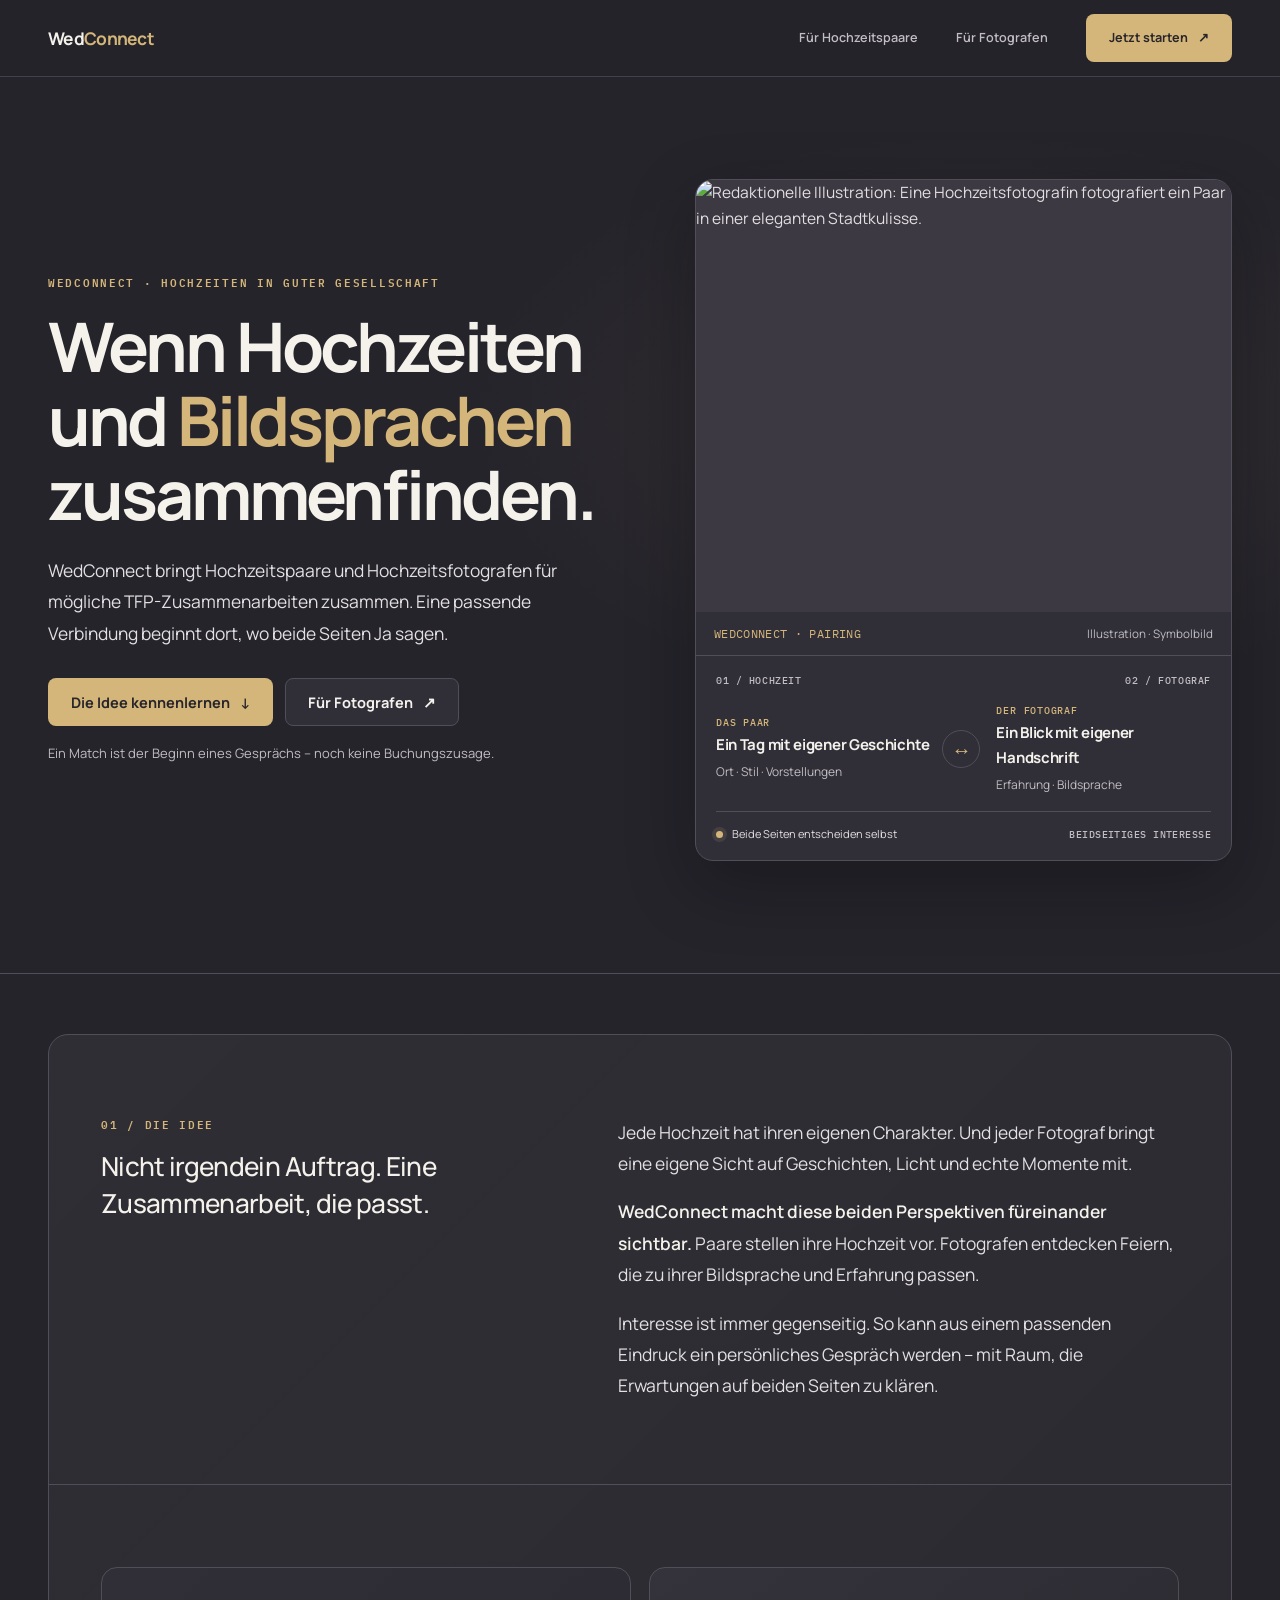
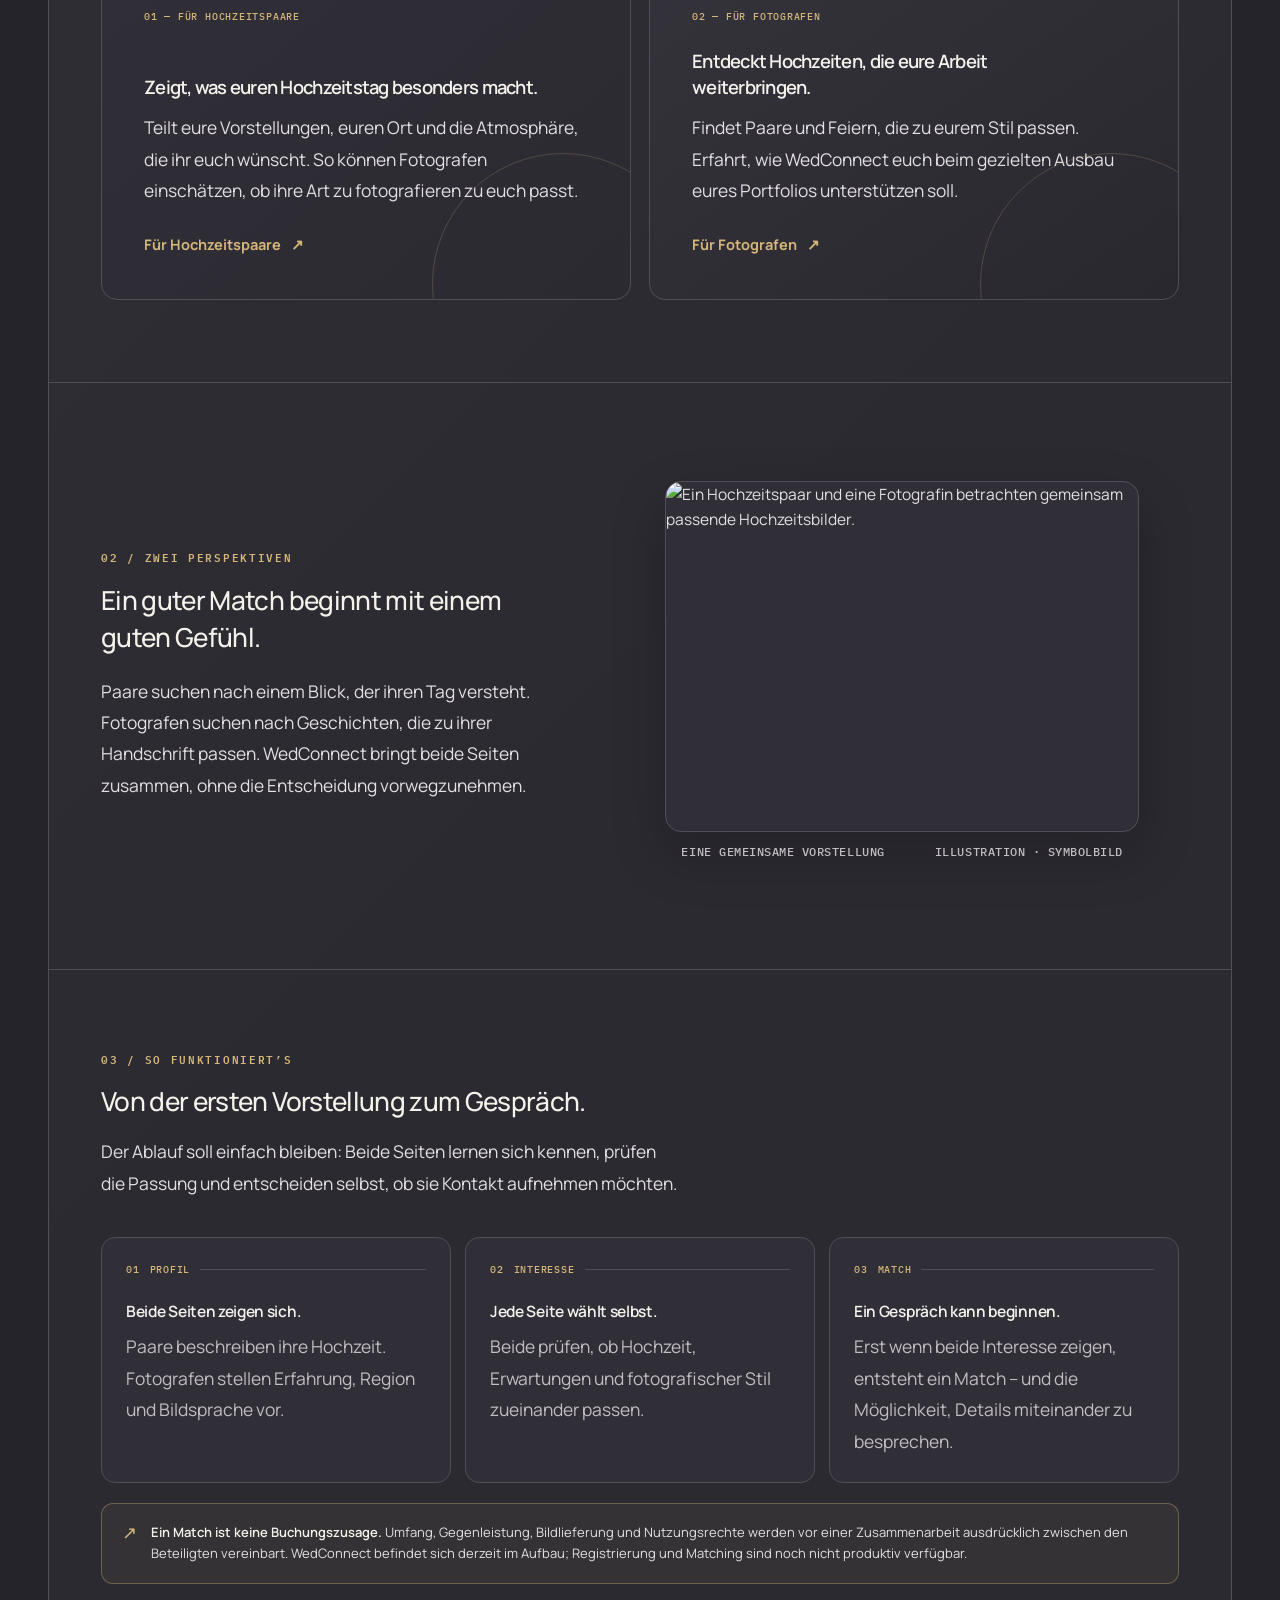
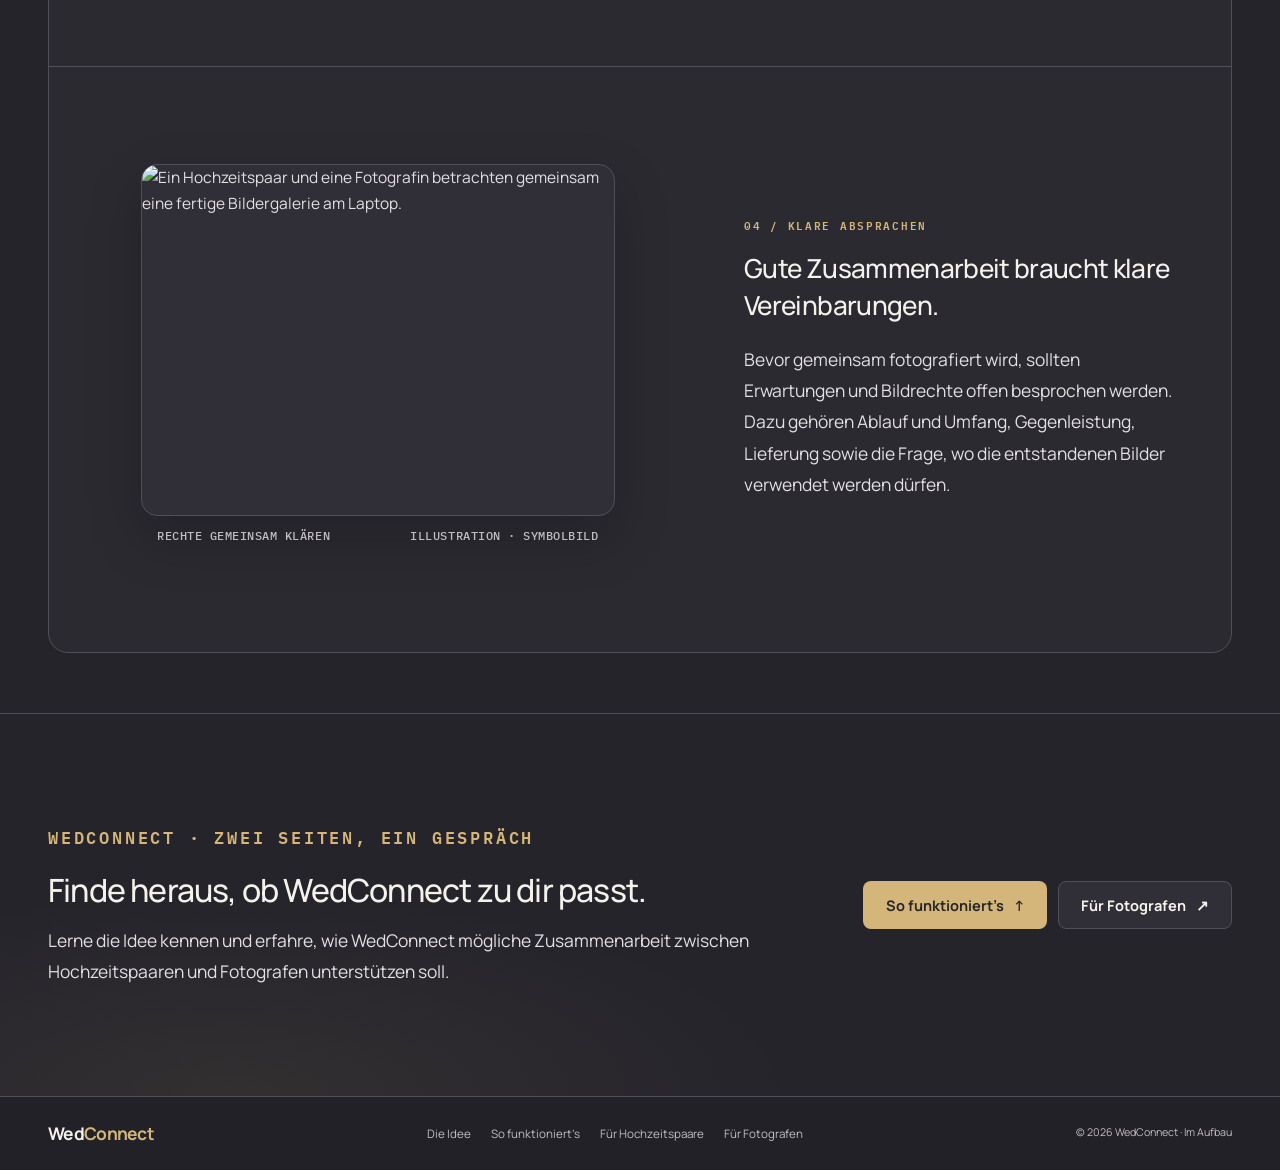
==== index.html @ a33fe848 "Bust cache for Google OAuth callback" ====
<!doctype html>
<html lang="de">
<head>
  <meta charset="utf-8">
  <meta name="viewport" content="width=device-width, initial-scale=1">
  <meta name="theme-color" content="#25242b">
  <meta name="description" content="WedConnect bringt Hochzeitspaare und Hochzeitsfotografen für mögliche TFP-Zusammenarbeiten zusammen. Ein Match entsteht nur bei beidseitigem Interesse.">
  <meta property="og:title" content="WedConnect — Wenn Hochzeiten und Bildsprachen zusammenfinden">
  <meta property="og:description" content="Ein Match für eine mögliche Zusammenarbeit entsteht nur, wenn beide Seiten Interesse zeigen.">
  <meta property="og:type" content="website">
  <title>WedConnect — Wenn Hochzeiten und Bildsprachen zusammenfinden</title>
  <link rel="preconnect" href="https://fonts.googleapis.com">
  <link rel="preconnect" href="https://fonts.gstatic.com" crossorigin>
  <link href="https://fonts.googleapis.com/css2?family=Manrope:wght@400;500;600;700;800&family=IBM+Plex+Mono:wght@400;500;600&display=swap" rel="stylesheet">
  <style>
    :root{color-scheme:dark;--canvas:#25242b;--subtle:#2b2a31;--surface:#302f38;--raised:#34323a;--hover:#3c3943;--ink:#f5f2ec;--body:#e3dfe2;--muted:#c2bdc3;--gold:#d5b67a;--gold-ink:#29262b;--border:#514e59;--sans: "Manrope", Arial, sans-serif;--mono:"IBM Plex Mono",monospace;--content:1200px}
    *{box-sizing:border-box}html{scroll-behavior:smooth;scroll-padding-top:100px}body{margin:0;background:var(--canvas);color:var(--body);font:400 16px/1.65 var(--sans)}a{color:inherit}img{max-width:100%;display:block}button{font:inherit}.wrap{width:min(var(--content),calc(100% - clamp(36px,8vw,96px)));margin-inline:auto}.topbar{position:sticky;top:0;z-index:20;background:rgb(37 36 43 / 93%);border-bottom:1px solid rgb(81 78 89 / 75%);backdrop-filter:blur(16px)}.nav{min-height:76px;display:flex;align-items:center;justify-content:space-between;gap:28px}.brand{color:var(--ink);font-size:19px;font-weight:700;letter-spacing:-.045em;text-decoration:none;white-space:nowrap}.brand-mark{color:var(--gold)}.nav-links{display:flex;align-items:center;gap:clamp(16px,2.5vw,34px)}.nav-links>a:not(.button){font-size:13px;font-weight:600;text-decoration:none;color:var(--body);transition:color .2s}.nav-links>a:not(.button):hover{color:var(--gold)}.button{min-height:48px;display:inline-flex;align-items:center;justify-content:center;gap:10px;padding:12px 19px;border:1px solid transparent;border-radius:8px;text-decoration:none;font-size:14px;font-weight:700;transition:background .2s,border-color .2s,transform .2s}.button:hover{transform:translateY(-2px)}.button-primary{background:var(--gold);color:var(--gold-ink)}.button-primary:hover{background:#e1c58f}.button-secondary{background:var(--surface);border-color:var(--border);color:var(--ink)}.button-secondary:hover{background:var(--hover);border-color:var(--gold)}.menu-toggle{display:none;min-width:46px;min-height:46px;color:var(--ink);background:var(--surface);border:1px solid var(--border);border-radius:8px;cursor:pointer}.menu-toggle svg{width:21px;height:21px;stroke:currentColor;fill:none;stroke-width:1.7}
    .hero{position:relative;overflow:hidden;padding:clamp(58px,8vw,106px) 0 clamp(70px,9vw,112px);border-bottom:1px solid var(--border);background:radial-gradient(ellipse at 76% 38%,rgb(213 182 122 / 8%),transparent 37%),var(--canvas)}.hero-grid{display:grid;grid-template-columns:minmax(0,1.02fr) minmax(0,.98fr);align-items:center;gap:clamp(42px,7vw,88px)}.hero-copy{max-width:610px;min-width:0}.eyebrow{margin:0 0 20px;color:var(--gold);font:500 11px/1.5 var(--mono);letter-spacing:.12em;text-transform:uppercase}.hero h1{margin:0 0 23px;color:var(--ink);font-size:clamp(42px,4.4vw,60px);font-weight:700;line-height:1.06;letter-spacing:-.06em}.hero h1 span{color:var(--gold)}.hero-lead{max-width:560px;margin:0;color:var(--body);font-size:18px;line-height:1.75}.hero-note{margin:17px 0 0;color:var(--muted);font-size:13px;line-height:1.6}.actions{display:flex;flex-wrap:wrap;gap:12px;margin-top:29px}.hero-art{position:relative;min-width:0}.pairing-card{overflow:hidden;border:1px solid var(--border);border-radius:18px;background:var(--surface);box-shadow:0 24px 68px #09090b55}.pairing-photo{aspect-ratio:1.24/1;overflow:hidden;background:var(--hover)}.pairing-photo img{width:100%;height:100%;object-fit:cover;object-position:54% center}.pairing-caption{display:flex;justify-content:space-between;gap:14px;padding:12px 18px;border-bottom:1px solid var(--border);color:var(--muted);font-size:11px}.pairing-caption span:first-child{color:var(--gold);font-family:var(--mono);letter-spacing:.03em}.pairing-content{padding:18px 20px 16px}.pairing-topline{display:flex;justify-content:space-between;color:var(--muted);font:500 10px var(--mono);letter-spacing:.06em;text-transform:uppercase}.pairing-profiles{display:grid;grid-template-columns:minmax(0,1fr) 42px minmax(0,1fr);align-items:center;gap:12px;padding:17px 0}.pairing-profile{min-width:0}.pairing-profile small{display:block;margin-bottom:4px;color:var(--gold);font:500 10px var(--mono);letter-spacing:.08em;text-transform:uppercase}.pairing-profile h2{margin:0;color:var(--ink);font-size:15px;font-weight:700;letter-spacing:-.02em}.pairing-profile p{margin:4px 0 0;color:var(--muted);font-size:12px}.connector{display:grid;place-items:center;width:38px;height:38px;border:1px solid var(--border);border-radius:50%;color:var(--gold);font-size:20px}.pairing-status{display:flex;align-items:center;gap:9px;padding-top:13px;border-top:1px solid var(--border);color:var(--body);font-size:11px}.status-dot{width:7px;height:7px;border-radius:50%;background:var(--gold);box-shadow:0 0 0 4px rgb(213 182 122 / 12%)}.status-label{margin-left:auto;color:var(--muted);font:500 9px var(--mono);letter-spacing:.045em;text-align:right}
    .intro{padding:clamp(70px,9vw,118px) 0}.intro-grid{display:grid;grid-template-columns:minmax(0,.85fr) minmax(0,1.15fr);gap:clamp(36px,8vw,112px);align-items:start}.section-kicker{margin:0 0 17px;color:var(--gold);font:500 11px var(--mono);letter-spacing:.12em;text-transform:uppercase}.intro h2,.editorial-copy h2,.closing h2{margin:0;color:var(--ink);font-size:clamp(34px,4.5vw,54px);font-weight:700;line-height:1.12;letter-spacing:-.055em}.intro-copy p{max-width:650px;margin:0 0 17px;color:var(--body);font-size:17px;line-height:1.8}.intro-copy p:last-child{margin-bottom:0}.intro-copy strong{color:var(--ink);font-weight:600}.role-section{padding:0 0 clamp(76px,10vw,126px)}.role-grid{display:grid;grid-template-columns:1fr 1fr;gap:18px}.role-card{position:relative;display:flex;min-height:250px;flex-direction:column;justify-content:space-between;overflow:hidden;padding:clamp(24px,3.6vw,42px);border:1px solid var(--border);border-radius:16px;background:linear-gradient(140deg,var(--surface),var(--subtle))}.role-card::after{position:absolute;right:-64px;bottom:-116px;width:260px;height:260px;border:1px solid rgb(213 182 122 / 22%);border-radius:50%;content:""}.role-card:nth-child(2){background:linear-gradient(145deg,#34323a,#29282f)}.role-number{color:var(--gold);font:500 11px var(--mono);letter-spacing:.08em}.role-card h3{max-width:410px;margin:26px 0 12px;color:var(--ink);font-size:clamp(23px,2.7vw,32px);font-weight:700;line-height:1.2;letter-spacing:-.04em}.role-card p{max-width:440px;margin:0;color:var(--body);font-size:15px;line-height:1.75}.role-link{position:relative;z-index:1;display:inline-flex;align-items:center;gap:10px;margin-top:25px;color:var(--gold);font-size:14px;font-weight:700;text-decoration:none}.role-link span{transition:transform .2s}.role-link:hover span{transform:translateX(4px)}
    .editorial{padding:clamp(72px,9vw,112px) 0;background:var(--subtle);border-block:1px solid var(--border)}.editorial-grid{display:grid;grid-template-columns:minmax(0,.88fr) minmax(0,1.12fr);gap:clamp(38px,7vw,92px);align-items:center}.editorial-grid.reverse{grid-template-columns:minmax(0,1.12fr) minmax(0,.88fr)}.editorial-grid.reverse .editorial-art{order:-1}.editorial-copy{max-width:520px}.editorial-copy h2{margin-bottom:20px}.editorial-copy>p:not(.section-kicker){margin:0;color:var(--body);font-size:17px;line-height:1.8}.editorial-art{min-width:0}.art-frame{overflow:hidden;border:1px solid var(--border);border-radius:16px;background:var(--surface);box-shadow:0 22px 54px #09090b38}.art-frame img{width:100%;aspect-ratio:1.35/1;object-fit:cover}.art-caption{display:flex;justify-content:space-between;gap:15px;padding:12px 16px;color:var(--muted);font:500 10px var(--mono);letter-spacing:.045em;text-transform:uppercase}.art-caption span:last-child{text-align:right}.steps-section{padding:clamp(74px,9vw,112px) 0}.steps-heading{max-width:680px;margin-bottom:38px}.steps-heading h2{margin:0;color:var(--ink);font-size:clamp(34px,4.5vw,54px);font-weight:700;line-height:1.12;letter-spacing:-.055em}.steps-heading>p:last-child{max-width:580px;margin:16px 0 0;color:var(--body);font-size:16px;line-height:1.75}.steps-grid{display:grid;grid-template-columns:repeat(3,minmax(0,1fr));gap:14px}.step-card{min-height:195px;padding:25px 24px;border:1px solid var(--border);border-radius:14px;background:var(--surface)}.step-index{display:flex;align-items:center;gap:10px;margin-bottom:24px;color:var(--gold);font:500 11px var(--mono);letter-spacing:.08em}.step-index::after{height:1px;flex:1;background:var(--border);content:""}.step-card h3{margin:0 0 9px;color:var(--ink);font-size:18px;font-weight:700;letter-spacing:-.025em}.step-card p{margin:0;color:var(--muted);font-size:14px;line-height:1.7}.notice{display:flex;gap:14px;align-items:flex-start;margin-top:20px;padding:18px 20px;border:1px solid rgb(213 182 122 / 36%);border-radius:12px;background:rgb(213 182 122 / 6%)}.notice-mark{flex:0 0 auto;color:var(--gold);font-size:18px;line-height:1.2}.notice p{margin:0;color:var(--body);font-size:13px;line-height:1.7}.notice strong{color:var(--ink);font-weight:600}
    .closing{padding:clamp(68px,9vw,108px) 0;border-top:1px solid var(--border);background:radial-gradient(ellipse at 18% 100%,rgb(213 182 122 / 8%),transparent 38%),var(--canvas)}.closing-grid{display:grid;grid-template-columns:minmax(0,1fr) auto;gap:30px;align-items:center}.closing-copy{max-width:720px}.closing h2{margin-bottom:16px}.closing-copy>p:not(.section-kicker){margin:0;color:var(--body);font-size:16px;line-height:1.75}.closing-actions{display:flex;flex-wrap:wrap;gap:11px;justify-content:flex-end}.footer{border-top:1px solid var(--border);background:#222127}.footer-inner{display:flex;min-height:82px;align-items:center;justify-content:space-between;gap:18px}.footer small{color:var(--muted);font-size:11px}.footer-links{display:flex;gap:20px}.footer-links a{color:var(--muted);font-size:12px;text-decoration:none}.footer-links a:hover{color:var(--gold)}
    a:focus-visible,button:focus-visible{outline:3px solid var(--gold);outline-offset:3px}.menu-toggle:focus-visible{outline-offset:4px}
    @media(max-width:900px){.hero-grid{grid-template-columns:minmax(0,1fr);gap:38px}.hero-copy{max-width:760px}.hero-art{width:min(100%,720px);margin-inline:auto}.pairing-photo{aspect-ratio:1.5/1}.intro-grid{grid-template-columns:minmax(0,.9fr) minmax(0,1.1fr);gap:40px}.editorial-grid,.editorial-grid.reverse{grid-template-columns:minmax(0,1fr) minmax(0,1fr);gap:34px}.closing-grid{grid-template-columns:1fr}.closing-actions{justify-content:flex-start}}
    @media(max-width:760px){.nav{min-height:70px}.menu-toggle{display:grid;place-items:center}.nav-links{position:absolute;top:calc(100% + 1px);left:0;right:0;display:none;align-items:stretch;gap:0;padding:10px clamp(18px,4vw,32px) 18px;border-bottom:1px solid var(--border);background:var(--canvas)}.nav-links.open{display:flex;flex-direction:column}.nav-links>a:not(.button){padding:13px 5px;border-bottom:1px solid rgb(81 78 89 / 55%);font-size:14px}.nav-cta{margin-top:13px}.intro-grid{grid-template-columns:1fr;gap:22px}.intro h2{max-width:700px}.role-grid{grid-template-columns:1fr}.role-card{min-height:220px}.editorial-grid,.editorial-grid.reverse{grid-template-columns:1fr;gap:27px}.editorial-grid.reverse .editorial-art{order:0}.editorial-copy{max-width:680px}.editorial-art{width:min(100%,720px)}.steps-grid{grid-template-columns:1fr}.step-card{min-height:0}.step-index{margin-bottom:15px}}
    @media(max-width:520px){body{font-size:16px}.wrap{width:calc(100% - 36px)}.hero{padding-top:52px}.hero h1{font-size:clamp(43px,12vw,58px);line-height:1.03}.hero-lead{font-size:16px;line-height:1.75}.actions{flex-direction:column;align-items:stretch}.actions .button{width:100%;min-height:50px;font-size:15px}.pairing-photo{aspect-ratio:1.08/1}.pairing-caption{font-size:9px;padding:10px 12px}.pairing-content{padding:15px 13px 13px}.pairing-profiles{grid-template-columns:minmax(0,1fr) 34px minmax(0,1fr);gap:7px}.pairing-profile h2{font-size:13px}.pairing-profile p{font-size:10px}.connector{width:32px;height:32px;font-size:17px}.pairing-status{font-size:10px}.status-label{max-width:110px;font-size:8px}.intro-copy p,.editorial-copy>p:not(.section-kicker){font-size:16px}.art-frame img{aspect-ratio:1.1/1}.art-caption{font-size:9px;padding:10px 12px}.footer-inner{align-items:flex-start;flex-direction:column;justify-content:center;padding-block:20px}.footer-links{flex-wrap:wrap;gap:10px 18px}}
    @media(prefers-reduced-motion:reduce){html{scroll-behavior:auto}*,*::before,*::after{animation-duration:.01ms!important;animation-iteration-count:1!important;transition-duration:.01ms!important}}
    .brand-cta .brand-wordmark{display:inline-flex;gap:0;white-space:nowrap}
  
    /* Gemeinsame WedConnect-Typografie: Hauptschrift nach Design Bible,
       Größen nach den Textrollen der Fotografen-Seite. */
    :root{--sans:"Manrope",Arial,sans-serif}
    body{font-size:15.52px}
    .brand{font-size:17.46px}
    .nav-links>a:not(.button){font-size:12.61px}
    .nav-cta{font-size:12.61px!important}
    .eyebrow,.section-kicker{font-size:10.67px}
    .hero h1{font-size:clamp(40.74px,5.34vw,69.84px);line-height:1.08}
    .intro h2,.editorial-copy h2,.closing h2,.steps-heading h2,.section-heading h2{font-size:clamp(20.37px,2.13vw,26.19px);line-height:1.4;letter-spacing:-.025em}
    .role-card h3,.step-card h3,.detail-card h3{font-size:18.43px}
    .hero-lead,.intro-copy p,.role-card p,.editorial-copy>p:not(.section-kicker),.steps-heading>p:last-child,.step-card p,.closing-copy>p:not(.section-kicker),.section-copy p,.detail-card p,.faq-list details>p{font-size:clamp(15.52px,1.46vw,17.46px);line-height:1.8}
    .role-link,.button{font-size:14.55px}
    .footer-links a{font-size:11.64px}
    .footer small{font-size:10.67px}
    .hero-note,.notice p,.faq-list summary,.closing-copy>p:not(.eyebrow),.dialog p{font-size:13px}
    .pairing-caption,.art-caption{font-size:11.64px}
    .pairing-topline,.pairing-profile small,.status-label,.role-number,.step-index,.detail-number{font-size:9.7px}
    @media(max-width:760px){.nav-links>a:not(.button){font-size:12.61px}}
    @media(max-width:520px){
      .hero h1{font-size:clamp(40.74px,10.67vw,52.38px);line-height:1.08}
      .button,.actions .button{font-size:15.52px}
    }

  
    .faq-heading h2{font-size:clamp(20.37px,2.13vw,26.19px);line-height:1.4;letter-spacing:-.025em}
    .faq-heading>p,.closing-copy>p:not(.eyebrow),.faq-list details>p,.dialog p{font-size:clamp(15.52px,1.46vw,17.46px);line-height:1.8}
    .faq-list summary{font-size:15.52px}


    /* WedConnect public design master v2.2, frozen from fotografen.html */
    :root { --sans: "Manrope", Arial, sans-serif; }
    body { font-family: var(--sans); font-size: 15.52px; line-height: 1.65; }
    .topbar { background: rgb(37 36 43 / 92%); border-bottom: 1px solid rgb(81 78 89 / 70%); }
    .nav { min-height: 76px; }
    .brand { font-size: 17.46px; letter-spacing: -.04em; }
    .nav-links { gap: clamp(18px, 3vw, 38px); }
    .nav-links a:not(.button) { color: var(--muted); font-size: 12.61px; font-weight: 600; transition: color .18s ease; }
    .nav-links a:not(.button):hover, .nav-links a:not(.button):focus-visible { color: var(--ink); }
    .nav-cta { min-height: 48px; padding: 0 18px; font-size: 12.61px !important; }
    .nav-links .nav-cta.button-primary,
    .nav-links .nav-cta.button-primary:hover,
    .nav-links .nav-cta.button-primary:focus-visible { color: var(--gold-ink); }
    .eyebrow, .section-kicker { color: var(--gold); font: 600 10.67px/1.4 var(--mono); letter-spacing: .16em; text-transform: uppercase; }
    h1, h2, h3 { font-family: var(--sans); }
    .hero h1 { color: var(--ink); font-size: clamp(40.74px, 5.34vw, 69.84px); font-weight: 700; line-height: 1.08; letter-spacing: -.045em; }
    .intro h2, .editorial-copy h2, .steps-heading h2, .section-heading h2, .faq-heading h2 {
      color: var(--ink); font-size: clamp(20.37px, 2.13vw, 26.19px); font-weight: 500; line-height: 1.4; letter-spacing: -.025em;
    }
    .closing h2 { color: var(--ink); font-size: clamp(24px, 2.7vw, 32px); font-weight: 500; line-height: 1.2; letter-spacing: -.025em; }
    h3 { color: var(--ink); font-size: 18.43px; font-weight: 600; letter-spacing: -.02em; }
    .role-card h3 { font-size: 18.43px; font-weight: 600; line-height: 1.4; }
    .step-card h3, .detail-card h3 { font-size: 15.52px; font-weight: 600; line-height: 1.45; letter-spacing: -.02em; }
    .hero-lead, .intro-copy p, .role-card p, .editorial-copy > p:not(.section-kicker),
    .steps-heading > p:last-child, .step-card p, .closing-copy > p:not(.section-kicker),
    .section-copy p, .detail-card p, .faq-heading > p:last-child, .faq-list details > p {
      font-size: clamp(15.52px, 1.46vw, 17.46px); line-height: 1.8;
    }
    .role-link, .button { font-size: 14.55px; }
    .button { min-height: 48px; padding: 0 22px; border-radius: 8px; transition: background .18s ease, border-color .18s ease, transform .18s ease; }
    .button:hover { transform: translateY(-1px); }
    .button-primary:hover { background: #e2c991; }
    .hero-note, .notice p, .faq-list summary, .dialog p { font-size: 13px; line-height: 1.65; }
    .faq-list summary { color: var(--ink); font-weight: 600; }
    .footer { padding: 22px 0; border-top: 1px solid var(--border); background: #222127; }
    .footer-inner { min-height: 0; color: var(--muted); font-size: 11.64px; }
    .footer-links a { color: var(--muted); font-size: 11.64px; }
    .footer small { color: var(--muted); font-size: 10.67px; }
    @media (max-width: 720px) {
      .nav { min-height: 68px; }
      .nav-links { gap: 4px; padding: 18px; }
      .nav-links.open { display: grid; flex-direction: initial; }
      .nav-links a { padding: 12px 8px; }
      .nav-links .nav-cta { width: 100%; margin-top: 8px; }
      .footer-inner { align-items: flex-start; flex-direction: column; justify-content: center; padding-block: 20px; }
    }
    @media (max-width: 520px) {
      .hero h1 { font-size: clamp(40.74px, 10.67vw, 52.38px); line-height: 1.08; }
      .button, .actions .button { min-height: 50px; font-size: 15.52px; }
      .actions .button { width: 100%; }
      .faq-list summary { min-height: 62px; padding-right: 42px; font-size: 15.52px; }
      .faq-list details > p { padding-right: 24px; }
    }

  /* Durchgehender Inhaltsrahmen nach dem Fotografen-Master */
.public-content-frame {
  width: min(var(--content), calc(100% - clamp(36px, 8vw, 96px)));
  margin: clamp(38px, 5vw, 60px) auto;
  overflow: hidden;
  border: 1px solid var(--border);
  border-radius: 20px;
  background: linear-gradient(135deg, rgb(255 255 255 / 2%), transparent 50%), var(--subtle);
}
.public-content-frame > section {
  margin: 0;
  padding-block: clamp(52px, 7vw, 82px);
  border: 0;
  border-top: 1px solid var(--border);
  background: transparent;
}
.public-content-frame > section:first-child { border-top: 0; }
.public-content-frame > section > .wrap {
  width: 100%;
  max-width: none;
  margin: 0;
  padding-inline: clamp(24px, 4.5vw, 52px);
}
@media (max-width: 520px) {
  .public-content-frame { width: calc(100% - 36px); margin-block: 34px; }
  .public-content-frame > section { padding-block: 44px; }
  .public-content-frame > section > .wrap { padding-inline: 24px; }
}

    
    .dialog{width:min(440px,calc(100% - 32px));max-height:min(90vh,820px);overflow-y:auto;padding:26px;border:1px solid var(--border);border-radius:14px;background:var(--surface);color:var(--ink);box-shadow:0 30px 100px #0009}
    .dialog::backdrop{background:rgb(12 12 15 / 75%);backdrop-filter:blur(4px)}
    .dialog h2{margin:0 0 10px;font-size:24px}
    .auth-dialog [hidden]{display:none!important}
    .auth-intro{margin:0 0 18px;color:var(--muted);font-size:14px;line-height:1.65}
    .auth-form{display:grid;gap:14px}
    .auth-field{display:grid;gap:7px;color:var(--ink);font-size:13px;font-weight:600}
    .auth-field input{width:100%;min-height:48px;padding:11px 13px;border:1px solid var(--border);border-radius:8px;background:var(--canvas);color:var(--ink);font:inherit}
    .auth-field input:focus-visible{outline:2px solid var(--gold);outline-offset:2px}
    .auth-dialog .button{width:100%;margin-top:12px}
    .auth-divider{display:flex;align-items:center;gap:12px;margin:16px 0 4px;color:var(--muted);font:500 10px var(--mono)}
    .auth-divider::before,.auth-divider::after{height:1px;flex:1;background:var(--border);content:""}
    .auth-text-button{display:block;margin:15px auto 0;padding:5px;border:0;background:none;color:var(--gold);font:600 13px var(--sans);cursor:pointer}
    .auth-text-button:hover{color:var(--ink)}
    .auth-status{min-height:1.5em;margin:14px 0 0;color:var(--muted);font-size:13px;line-height:1.6}
    .auth-status[data-state="success"]{color:#A4C5A8}
    .auth-status[data-state="error"]{color:#E3A09A}
    .auth-status:empty{display:none}
  </style>
<style id="auth-dialog-design">
      width: min(460px, calc(100% - 32px));
      max-width: 460px;
      max-height: min(88vh, 780px);
      margin: auto;
      padding: clamp(24px, 5vw, 34px);
      overflow-y: auto;
      border: 1px solid rgb(213 182 122 / 30%);
      border-radius: 18px;
      background: var(--surface);
      color: var(--body);
      box-shadow: 0 24px 72px rgb(0 0 0 / 48%);
    }
    .auth-dialog::backdrop { background: rgb(12 12 15 / 78%); backdrop-filter: blur(5px); }
    .auth-dialog[open] { animation: auth-dialog-in .18s ease-out; }
    @keyframes auth-dialog-in { from { opacity: 0; transform: translateY(8px) scale(.985); } to { opacity: 1; transform: translateY(0) scale(1); } }
    .auth-dialog [hidden] { display: none !important; }
    .auth-dialog-head { display: flex; align-items: center; justify-content: space-between; gap: 16px; margin-bottom: 27px; }
    .auth-dialog-brand { color: var(--ink); font-size: 17px; font-weight: 700; letter-spacing: -.045em; text-decoration: none; }
    .auth-dialog-brand span { color: var(--gold); }
    .auth-close { display: grid; width: 42px; height: 42px; flex: 0 0 42px; place-items: center; padding: 0; border: 1px solid var(--border); border-radius: 8px; background: var(--raised, #34323a); color: var(--muted); cursor: pointer; transition: color .18s ease, border-color .18s ease, background .18s ease; }
    .auth-close:hover { border-color: var(--gold); background: var(--hover, #3c3943); color: var(--ink); }
    .auth-close svg { width: 18px; height: 18px; fill: none; stroke: currentColor; stroke-width: 1.7; stroke-linecap: round; }
    .auth-kicker { margin: 0 0 10px !important; color: var(--gold) !important; font: 500 10px/1.5 var(--mono, monospace) !important; letter-spacing: .13em; text-transform: uppercase; }
    .auth-dialog h2 { margin: 0 0 9px !important; color: var(--ink); font-size: clamp(26px, 6vw, 30px) !important; font-weight: 700; line-height: 1.2; letter-spacing: -.045em; }
    .auth-intro { max-width: 38ch; margin: 0 0 23px !important; color: var(--muted) !important; font-size: 14px !important; line-height: 1.65 !important; }
    .auth-form { display: grid; gap: 16px; }
    .auth-field { display: grid; gap: 8px; color: var(--body); font-size: 13px; font-weight: 600; }
    .auth-field input { width: 100%; min-height: 52px; padding: 12px 14px; border: 1px solid var(--border); border-radius: 8px; background: var(--canvas); color: var(--ink); font: 400 15px/1.4 var(--sans, Arial, sans-serif); transition: border-color .18s ease, box-shadow .18s ease; }
    .auth-field input::placeholder { color: var(--muted); opacity: .78; }
    .auth-field input:focus { outline: none; border-color: var(--gold); box-shadow: 0 0 0 3px rgb(213 182 122 / 15%); }
    .auth-field input:focus-visible { outline: 2px solid var(--gold); outline-offset: 2px; }
    .auth-dialog .auth-submit { width: 100%; min-height: 50px; margin: 4px 0 0; border-radius: 8px; font-size: 15px; }
    .auth-divider { display: flex; align-items: center; gap: 14px; margin: 22px 0 17px; color: var(--muted); font: 500 10px/1 var(--mono, monospace); letter-spacing: .08em; }
    .auth-divider::before, .auth-divider::after { height: 1px; flex: 1; background: var(--border); content: ""; }
    .auth-dialog .auth-google { position: relative; width: 100%; min-height: 50px; margin: 0; padding: 12px 46px; border-radius: 8px; font-size: 14px; }
    .auth-google svg { position: absolute; left: 16px; width: 20px; height: 20px; }
    .auth-google span { text-align: center; }
    .auth-status { margin: 16px 0 0 !important; padding: 0; color: var(--muted); font-size: 13px !important; line-height: 1.6 !important; }
    .auth-status[data-state="success"], .auth-status[data-state="error"] { padding: 12px 14px; border: 1px solid; border-radius: 8px; }
    .auth-status[data-state="success"] { border-color: rgb(164 197 168 / 40%); background: rgb(164 197 168 / 8%); color: #A4C5A8; }
    .auth-status[data-state="error"] { border-color: rgb(227 160 154 / 42%); background: rgb(227 160 154 / 8%); color: #E3A09A; }
    .auth-status:empty { display: none; }
    .auth-text-button { display: block; width: 100%; min-height: 44px; margin: 13px 0 0; padding: 8px 4px; border: 0; background: transparent; color: var(--gold); font: 600 13px/1.5 var(--sans, Arial, sans-serif); text-align: center; cursor: pointer; }
    .auth-text-button:hover { color: var(--ink); text-decoration: underline; text-underline-offset: 3px; }
    .auth-text-button:focus-visible, .auth-close:focus-visible { outline: 3px solid var(--gold); outline-offset: 3px; }
    @media (max-width: 420px) {
      .auth-dialog { width: calc(100% - 24px); padding: 23px 20px; }
      .auth-dialog-head { margin-bottom: 22px; }
      .auth-intro { font-size: 14px !important; }
      .auth-field input { font-size: 16px; }
    }
    @media (prefers-reduced-motion: reduce) {
      .auth-dialog[open] { animation: none; }
      .auth-close, .auth-field input { transition: none; }
    }
  
    .auth-dialog {
      max-height: calc(100vh - 32px);
      max-height: calc(100dvh - 32px);
      padding: 20px 28px;
      overflow-y: auto;
      scrollbar-width: none;
    }
    .auth-dialog::-webkit-scrollbar { display: none; }
    .auth-dialog-head { margin-bottom: 12px; }
    .auth-intro { margin-bottom: 11px !important; }
    .auth-form { gap: 9px; }
    .auth-field { gap: 6px; }
    .auth-field input { min-height: 44px; }
    .auth-divider { margin: 11px 0 8px; }
    .auth-text-button { min-height: 38px; margin-top: 5px; }
    .auth-status { margin-top: 8px !important; }
    @media (max-height: 760px) {
      .auth-dialog { padding: 16px 24px; }
      .auth-dialog-head { margin-bottom: 8px; }
      .auth-intro { margin-bottom: 8px !important; }
      .auth-divider { margin: 8px 0 6px; }
      .auth-status[data-state="success"], .auth-status[data-state="error"] { padding: 8px 10px; }
      .auth-text-button { min-height: 34px; margin-top: 3px; }
    }
</style>
</head>
<body>
  <header class="topbar">
    <div class="wrap nav">
      <a class="brand" href="#start" aria-label="WedConnect – zum Seitenanfang">Wed<span class="brand-mark">Connect</span></a>
      <button class="menu-toggle" type="button" aria-expanded="false" aria-controls="main-nav" aria-label="Menü öffnen"><svg viewBox="0 0 24 24" aria-hidden="true"><path d="M4 7h16M4 12h16M4 17h16"/></svg></button>
      <nav class="nav-links" id="main-nav" aria-label="Hauptnavigation">
        <a href="/hochzeitspaare.html">Für Hochzeitspaare</a>
        <a href="/fotografen.html">Für Fotografen</a>
        <button class="button button-primary nav-cta brand-cta" type="button" aria-label="Jetzt starten" data-signup>Jetzt starten <span aria-hidden="true">↗</span></button>
      </nav>
    </div>
  </header>
  <main id="start">
    <section class="hero" aria-labelledby="hero-title">
      <div class="wrap hero-grid">
        <div class="hero-copy">
          <p class="eyebrow">WEDCONNECT · HOCHZEITEN IN GUTER GESELLSCHAFT</p>
          <h1 id="hero-title">Wenn Hochzeiten und <span>Bildsprachen</span> zusammenfinden.</h1>
          <p class="hero-lead">WedConnect bringt Hochzeitspaare und Hochzeitsfotografen für mögliche TFP-Zusammenarbeiten zusammen. Eine passende Verbindung beginnt dort, wo beide Seiten Ja sagen.</p>
          <div class="actions">
            <a class="button button-primary" href="#idee">Die Idee kennenlernen <span aria-hidden="true">↓</span></a>
            <a class="button button-secondary" href="/fotografen.html">Für Fotografen <span aria-hidden="true">↗</span></a>
          </div>
          <p class="hero-note">Ein Match ist der Beginn eines Gesprächs – noch keine Buchungszusage.</p>
        </div>
        <div class="hero-art">
          <div class="pairing-card">
            <div class="pairing-photo"><img src="https://raw.githubusercontent.com/Supersheriff1/WedConnect_new/main/assets/illustrations/wedconnect-hero.webp" alt="Redaktionelle Illustration: Eine Hochzeitsfotografin fotografiert ein Paar in einer eleganten Stadtkulisse." fetchpriority="high"></div>
            <div class="pairing-caption"><span>WEDCONNECT · PAIRING</span><span>Illustration · Symbolbild</span></div>
            <div class="pairing-content">
              <div class="pairing-topline"><span>01 / Hochzeit</span><span>02 / Fotograf</span></div>
              <div class="pairing-profiles">
                <div class="pairing-profile"><small>Das Paar</small><h2>Ein Tag mit eigener Geschichte</h2><p>Ort · Stil · Vorstellungen</p></div>
                <div class="connector" aria-hidden="true">↔</div>
                <div class="pairing-profile"><small>Der Fotograf</small><h2>Ein Blick mit eigener Handschrift</h2><p>Erfahrung · Bildsprache</p></div>
              </div>
              <div class="pairing-status"><span class="status-dot" aria-hidden="true"></span><span>Beide Seiten entscheiden selbst</span><span class="status-label">BEIDSEITIGES INTERESSE</span></div>
            </div>
          </div>
        </div>
      </div>
    </section>

    <div class="public-content-frame">
    <section class="intro" id="idee" aria-labelledby="idee-title">
      <div class="wrap intro-grid">
        <div><p class="section-kicker">01 / DIE IDEE</p><h2 id="idee-title">Nicht irgendein Auftrag. Eine Zusammenarbeit, die passt.</h2></div>
        <div class="intro-copy">
          <p>Jede Hochzeit hat ihren eigenen Charakter. Und jeder Fotograf bringt eine eigene Sicht auf Geschichten, Licht und echte Momente mit.</p>
          <p><strong>WedConnect macht diese beiden Perspektiven füreinander sichtbar.</strong> Paare stellen ihre Hochzeit vor. Fotografen entdecken Feiern, die zu ihrer Bildsprache und Erfahrung passen.</p>
          <p>Interesse ist immer gegenseitig. So kann aus einem passenden Eindruck ein persönliches Gespräch werden – mit Raum, die Erwartungen auf beiden Seiten zu klären.</p>
        </div>
      </div>
    </section>

    <section class="role-section" aria-label="Einstiege für Paare und Fotografen">
      <div class="wrap role-grid">
        <article class="role-card" id="paare">
          <span class="role-number">01 — FÜR HOCHZEITSPAARE</span>
          <div><h3>Zeigt, was euren Hochzeitstag besonders macht.</h3><p>Teilt eure Vorstellungen, euren Ort und die Atmosphäre, die ihr euch wünscht. So können Fotografen einschätzen, ob ihre Art zu fotografieren zu euch passt.</p><a class="role-link" href="/hochzeitspaare.html">Für Hochzeitspaare <span aria-hidden="true">↗</span></a></div>
        </article>
        <article class="role-card" id="fotografen">
          <span class="role-number">02 — FÜR FOTOGRAFEN</span>
          <div><h3>Entdeckt Hochzeiten, die eure Arbeit weiterbringen.</h3><p>Findet Paare und Feiern, die zu eurem Stil passen. Erfahrt, wie WedConnect euch beim gezielten Ausbau eures Portfolios unterstützen soll.</p><a class="role-link" href="/fotografen.html">Für Fotografen <span aria-hidden="true">↗</span></a></div>
        </article>
      </div>
    </section>

    <section class="editorial" aria-labelledby="editorial-title">
      <div class="wrap editorial-grid">
        <div class="editorial-copy"><p class="section-kicker">02 / ZWEI PERSPEKTIVEN</p><h2 id="editorial-title">Ein guter Match beginnt mit einem guten Gefühl.</h2><p>Paare suchen nach einem Blick, der ihren Tag versteht. Fotografen suchen nach Geschichten, die zu ihrer Handschrift passen. WedConnect bringt beide Seiten zusammen, ohne die Entscheidung vorwegzunehmen.</p></div>
        <figure class="editorial-art"><div class="art-frame"><img src="https://raw.githubusercontent.com/Supersheriff1/WedConnect_new/main/assets/illustrations/fotografen-match-gespraech.webp" alt="Ein Hochzeitspaar und eine Fotografin betrachten gemeinsam passende Hochzeitsbilder." loading="lazy"></div><figcaption class="art-caption"><span>Eine gemeinsame Vorstellung</span><span>Illustration · Symbolbild</span></figcaption></figure>
      </div>
    </section>

    <section class="steps-section" id="ablauf" aria-labelledby="steps-title">
      <div class="wrap">
        <div class="steps-heading"><p class="section-kicker">03 / SO FUNKTIONIERT’S</p><h2 id="steps-title">Von der ersten Vorstellung zum Gespräch.</h2><p>Der Ablauf soll einfach bleiben: Beide Seiten lernen sich kennen, prüfen die Passung und entscheiden selbst, ob sie Kontakt aufnehmen möchten.</p></div>
        <div class="steps-grid">
          <article class="step-card"><div class="step-index">01 <span>PROFIL</span></div><h3>Beide Seiten zeigen sich.</h3><p>Paare beschreiben ihre Hochzeit. Fotografen stellen Erfahrung, Region und Bildsprache vor.</p></article>
          <article class="step-card"><div class="step-index">02 <span>INTERESSE</span></div><h3>Jede Seite wählt selbst.</h3><p>Beide prüfen, ob Hochzeit, Erwartungen und fotografischer Stil zueinander passen.</p></article>
          <article class="step-card"><div class="step-index">03 <span>MATCH</span></div><h3>Ein Gespräch kann beginnen.</h3><p>Erst wenn beide Interesse zeigen, entsteht ein Match – und die Möglichkeit, Details miteinander zu besprechen.</p></article>
        </div>
        <div class="notice"><span class="notice-mark" aria-hidden="true">↗</span><p><strong>Ein Match ist keine Buchungszusage.</strong> Umfang, Gegenleistung, Bildlieferung und Nutzungsrechte werden vor einer Zusammenarbeit ausdrücklich zwischen den Beteiligten vereinbart. WedConnect befindet sich derzeit im Aufbau; Registrierung und Matching sind noch nicht produktiv verfügbar.</p></div>
      </div>
    </section>

    <section class="editorial" aria-labelledby="clarity-title">
      <div class="wrap editorial-grid reverse">
        <div class="editorial-copy"><p class="section-kicker">04 / KLARE ABSPRACHEN</p><h2 id="clarity-title">Gute Zusammenarbeit braucht klare Vereinbarungen.</h2><p>Bevor gemeinsam fotografiert wird, sollten Erwartungen und Bildrechte offen besprochen werden. Dazu gehören Ablauf und Umfang, Gegenleistung, Lieferung sowie die Frage, wo die entstandenen Bilder verwendet werden dürfen.</p></div>
        <figure class="editorial-art"><div class="art-frame"><img src="https://raw.githubusercontent.com/Supersheriff1/WedConnect_new/main/assets/illustrations/fotografen-galerie-rechte.webp" alt="Ein Hochzeitspaar und eine Fotografin betrachten gemeinsam eine fertige Bildergalerie am Laptop." loading="lazy"></div><figcaption class="art-caption"><span>Rechte gemeinsam klären</span><span>Illustration · Symbolbild</span></figcaption></figure>
      </div>
    </section>

    </div>

    <section class="closing" aria-labelledby="closing-title">
      <div class="wrap closing-grid">
        <div class="closing-copy"><p class="section-kicker">WEDCONNECT · ZWEI SEITEN, EIN GESPRÄCH</p><h2 id="closing-title">Finde heraus, ob WedConnect zu dir passt.</h2><p>Lerne die Idee kennen und erfahre, wie WedConnect mögliche Zusammenarbeit zwischen Hochzeitspaaren und Fotografen unterstützen soll.</p></div>
        <div class="closing-actions"><a class="button button-primary" href="#ablauf">So funktioniert’s <span aria-hidden="true">↑</span></a><a class="button button-secondary" href="/fotografen.html">Für Fotografen <span aria-hidden="true">↗</span></a></div>
      </div>
    </section>
  </main>

  <dialog class="dialog auth-dialog" id="signup-dialog" aria-labelledby="dialog-title">
    <div class="auth-dialog-head">
      <a class="auth-dialog-brand" href="/" aria-label="WedConnect Startseite">Wed<span>Connect</span></a>
      <button class="auth-close" type="button" data-auth-close aria-label="Anmeldefenster schließen">
        <svg viewBox="0 0 24 24" aria-hidden="true"><path d="m6 6 12 12M18 6 6 18"/></svg>
      </button>
    </div>
    <p class="auth-kicker">DEIN ZUGANG ZU WEDCONNECT</p>
    <h2 id="dialog-title">Konto erstellen</h2>
    <p class="auth-intro" id="auth-intro">Erstelle zuerst dein Konto. Deine Rolle legst du später im Profil fest.</p>
    <form class="auth-form" id="auth-form">
      <label class="auth-field" for="auth-email">E-Mail-Adresse
        <input id="auth-email" name="email" type="email" autocomplete="email" required>
      </label>
      <label class="auth-field" id="auth-password-field" for="auth-password">Passwort
        <input id="auth-password" name="password" type="password" autocomplete="new-password" minlength="8" required>
      </label>
      <button class="button button-primary auth-submit" type="submit" data-auth-submit>Konto erstellen</button>
    </form>
    <div class="auth-divider" aria-hidden="true"><span>ODER</span></div>
    <button class="button button-secondary auth-google" type="button" data-google-auth>
      <svg viewBox="0 0 48 48" aria-hidden="true">
        <path fill="#4285F4" d="M43.6 24.5c0-1.4-.1-2.8-.4-4.1H24v7.8h11c-.5 2.4-1.9 4.4-4 5.8v5h6.5c3.8-3.5 6.1-8.7 6.1-14.5z"/>
        <path fill="#34A853" d="M24 44c5.5 0 10.1-1.8 13.5-4.9l-6.5-5c-1.8 1.2-4.1 2-7 2-5.3 0-9.8-3.6-11.4-8.4l-6.7 5.2C9.3 39.5 16.1 44 24 44z"/>
        <path fill="#FBBC05" d="M12.6 27.7a12 12 0 0 1 0-7.4l-6.7-5.2a20 20 0 0 0 0 17.8l6.7-5.2z"/>
        <path fill="#EA4335" d="M24 11.9c3 0 5.7 1 7.8 3.1l5.8-5.8C34.1 5.8 29.5 4 24 4 16.1 4 9.3 8.5 5.9 15.1l6.7 5.2c1.6-4.8 6.1-8.4 11.4-8.4z"/>
      </svg>
      <span>Mit Google fortfahren</span>
    </button>
    <p class="auth-status" id="auth-status" role="status" aria-live="polite"></p>
    <button class="auth-text-button" type="button" data-auth-toggle>Du hast schon ein Konto? Anmelden</button>
    <button class="auth-text-button" type="button" data-password-reset hidden>Passwort vergessen?</button>
  </dialog>
  <footer class="footer"><div class="wrap footer-inner"><a class="brand" href="#start">Wed<span class="brand-mark">Connect</span></a><nav class="footer-links" aria-label="Footer"><a href="#idee">Die Idee</a><a href="#ablauf">So funktioniert’s</a><a href="/hochzeitspaare.html">Für Hochzeitspaare</a><a href="/fotografen.html">Für Fotografen</a></nav><small>© 2026 WedConnect · Im Aufbau</small></div></footer>
  <script>
    const menuButton=document.querySelector('.menu-toggle');
    const menu=document.querySelector('#main-nav');
    menuButton.addEventListener('click',()=>{const open=menuButton.getAttribute('aria-expanded')!=='true';menuButton.setAttribute('aria-expanded',String(open));menuButton.setAttribute('aria-label',open?'Menü schließen':'Menü öffnen');menu.classList.toggle('open',open)});
    menu.querySelectorAll('a').forEach(link=>link.addEventListener('click',()=>{menu.classList.remove('open');menuButton.setAttribute('aria-expanded','false');menuButton.setAttribute('aria-label','Menü öffnen')}));

    const signupDialog=document.querySelector('#signup-dialog');
    document.querySelectorAll('[data-signup]').forEach(button=>button.addEventListener('click',()=>{menu.classList.remove('open');menuButton.setAttribute('aria-expanded','false');signupDialog.showModal()}));
    document.querySelector('[data-auth-close]').addEventListener('click',()=>signupDialog.close());
  </script>
  <script src="https://cdn.jsdelivr.net/npm/@supabase/supabase-js@2"></script>
  <script src="/assets/js/supabase-config.js"></script>
  <script src="/assets/js/wedconnect-auth.js?v=20261013-google-return-v2"></script>
</body>
</html>
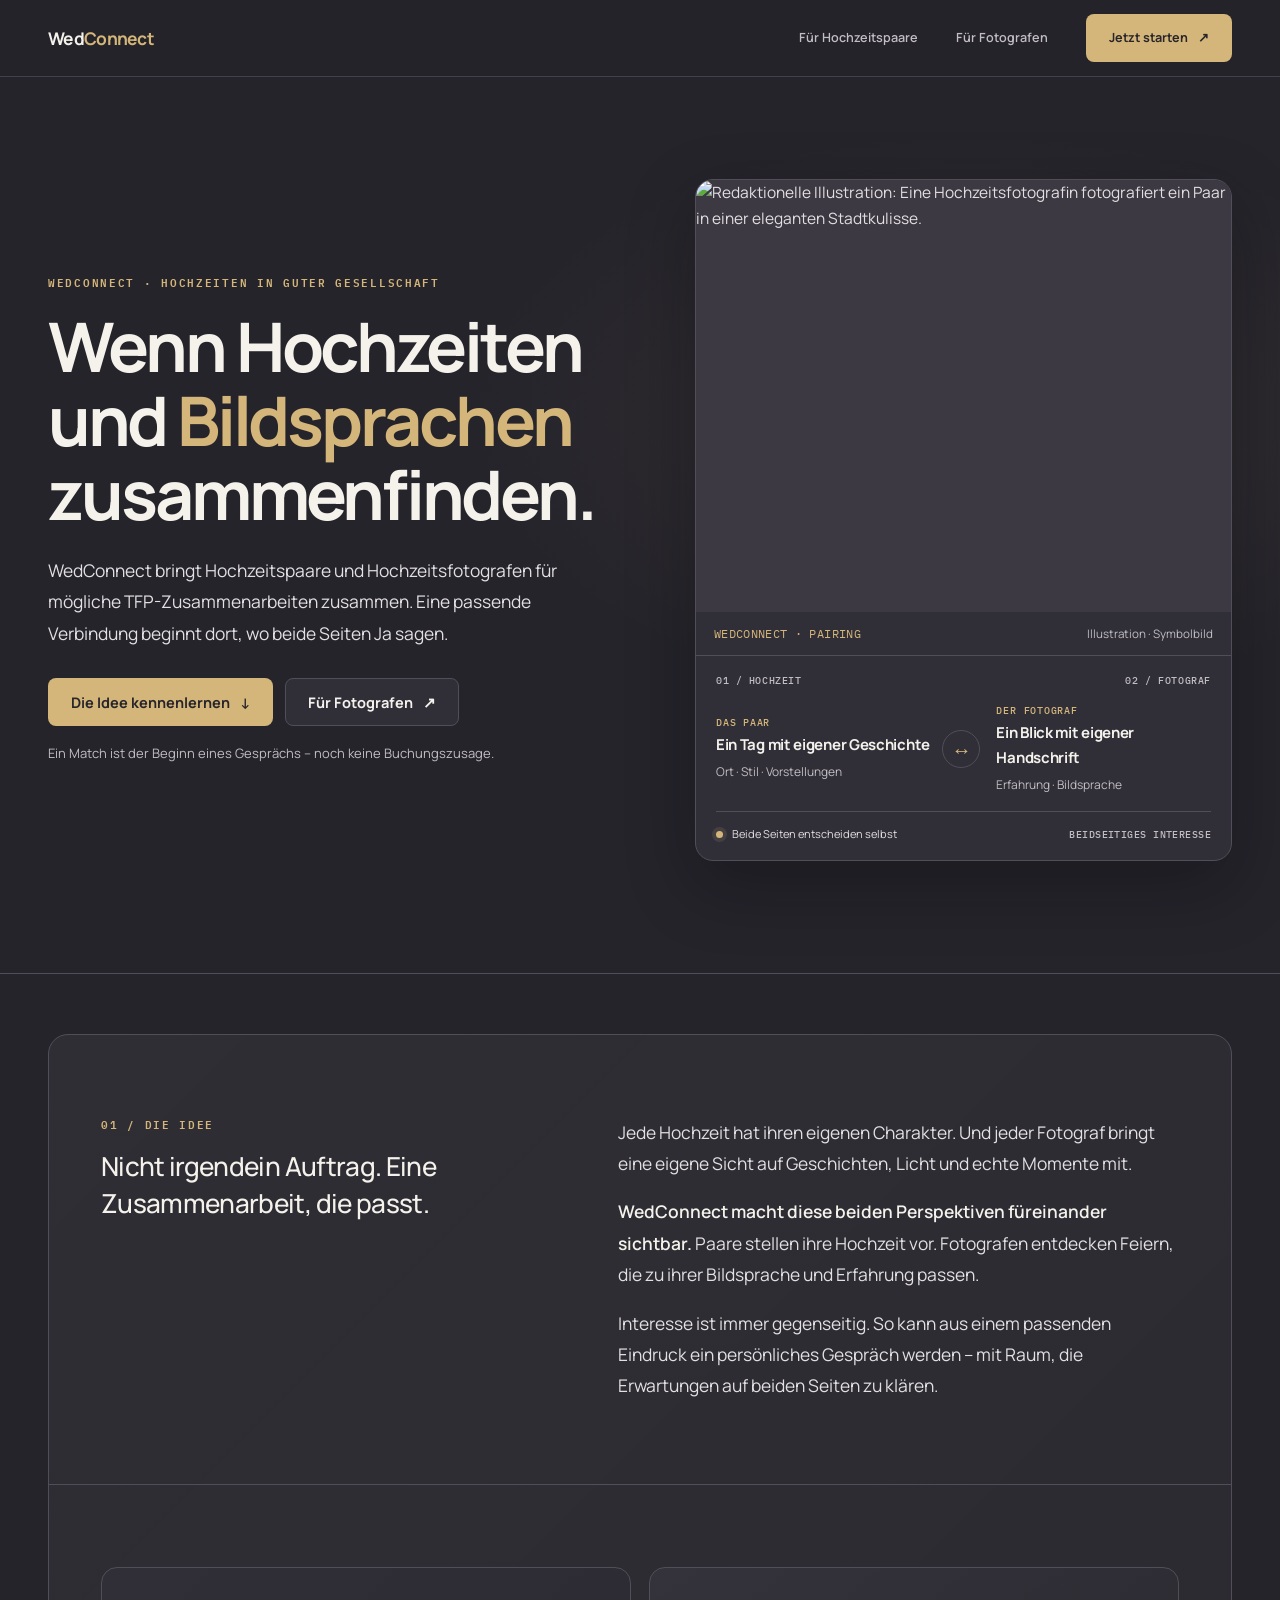
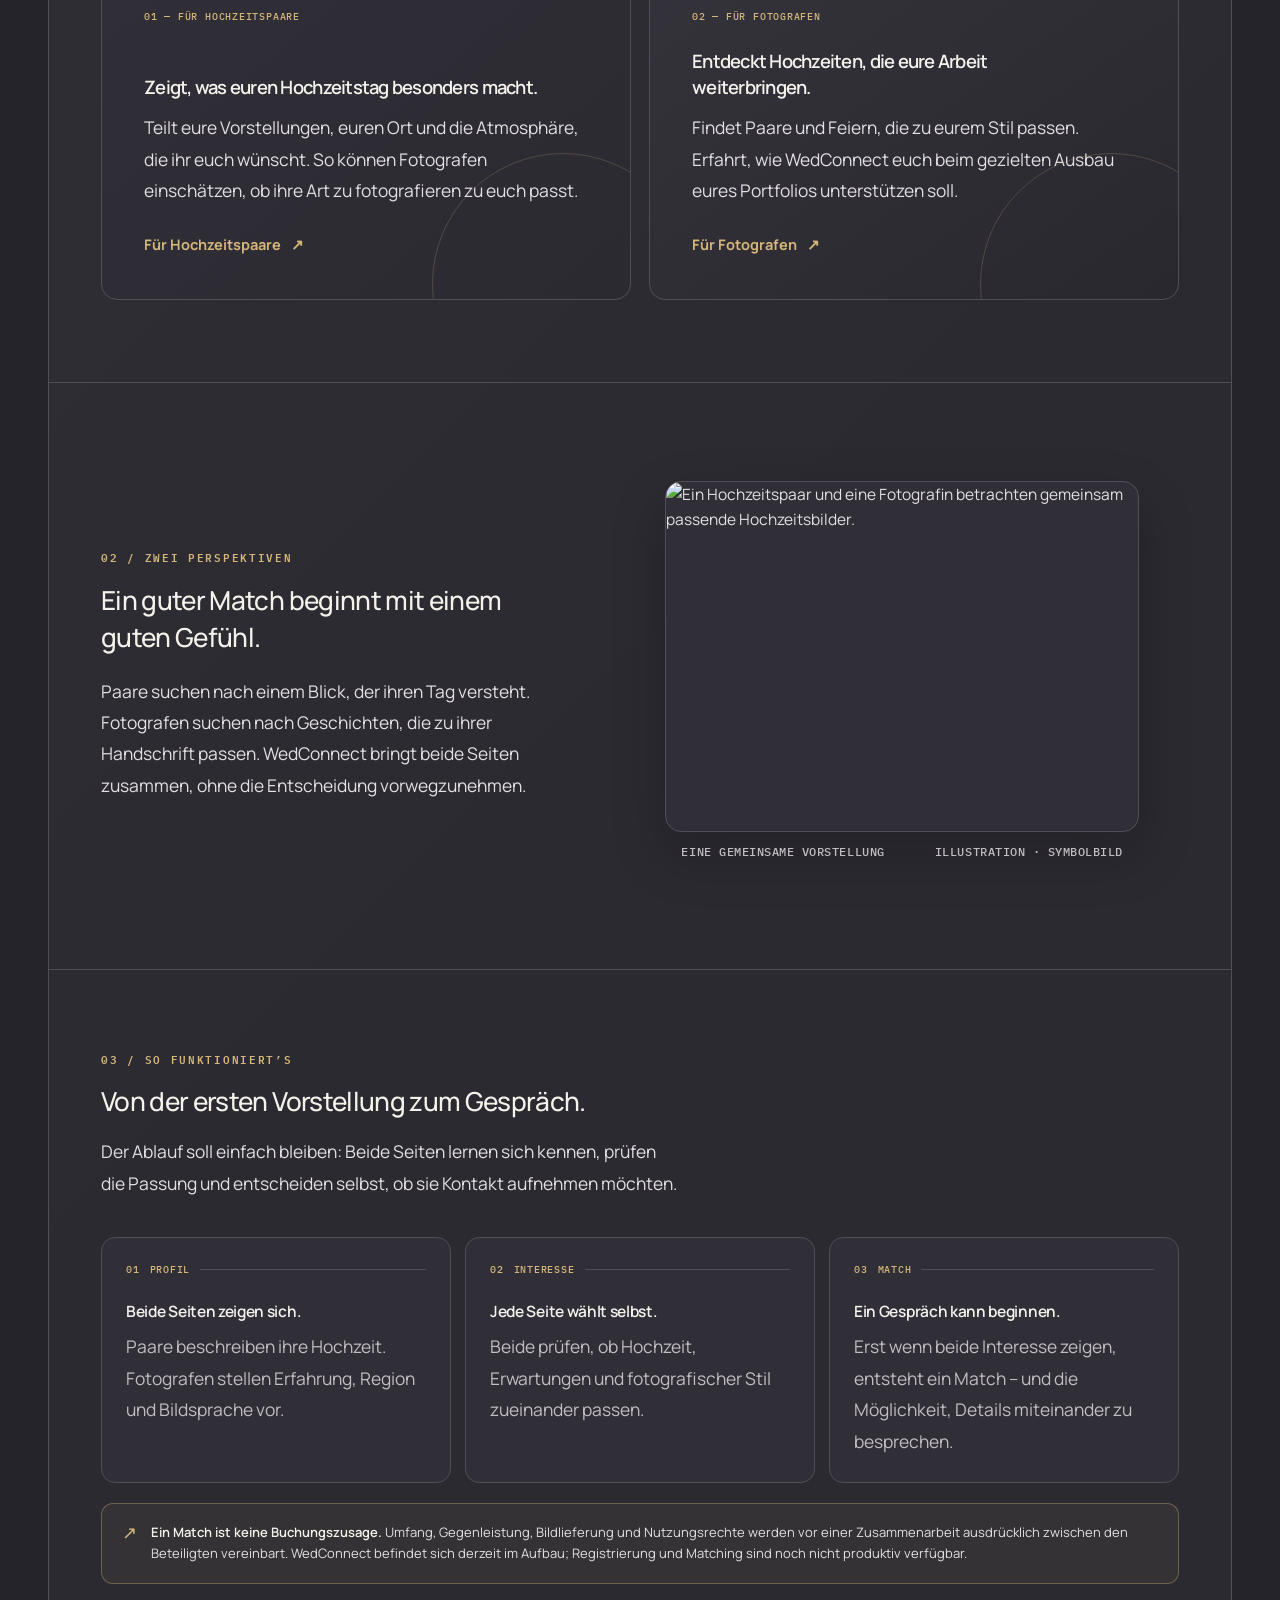
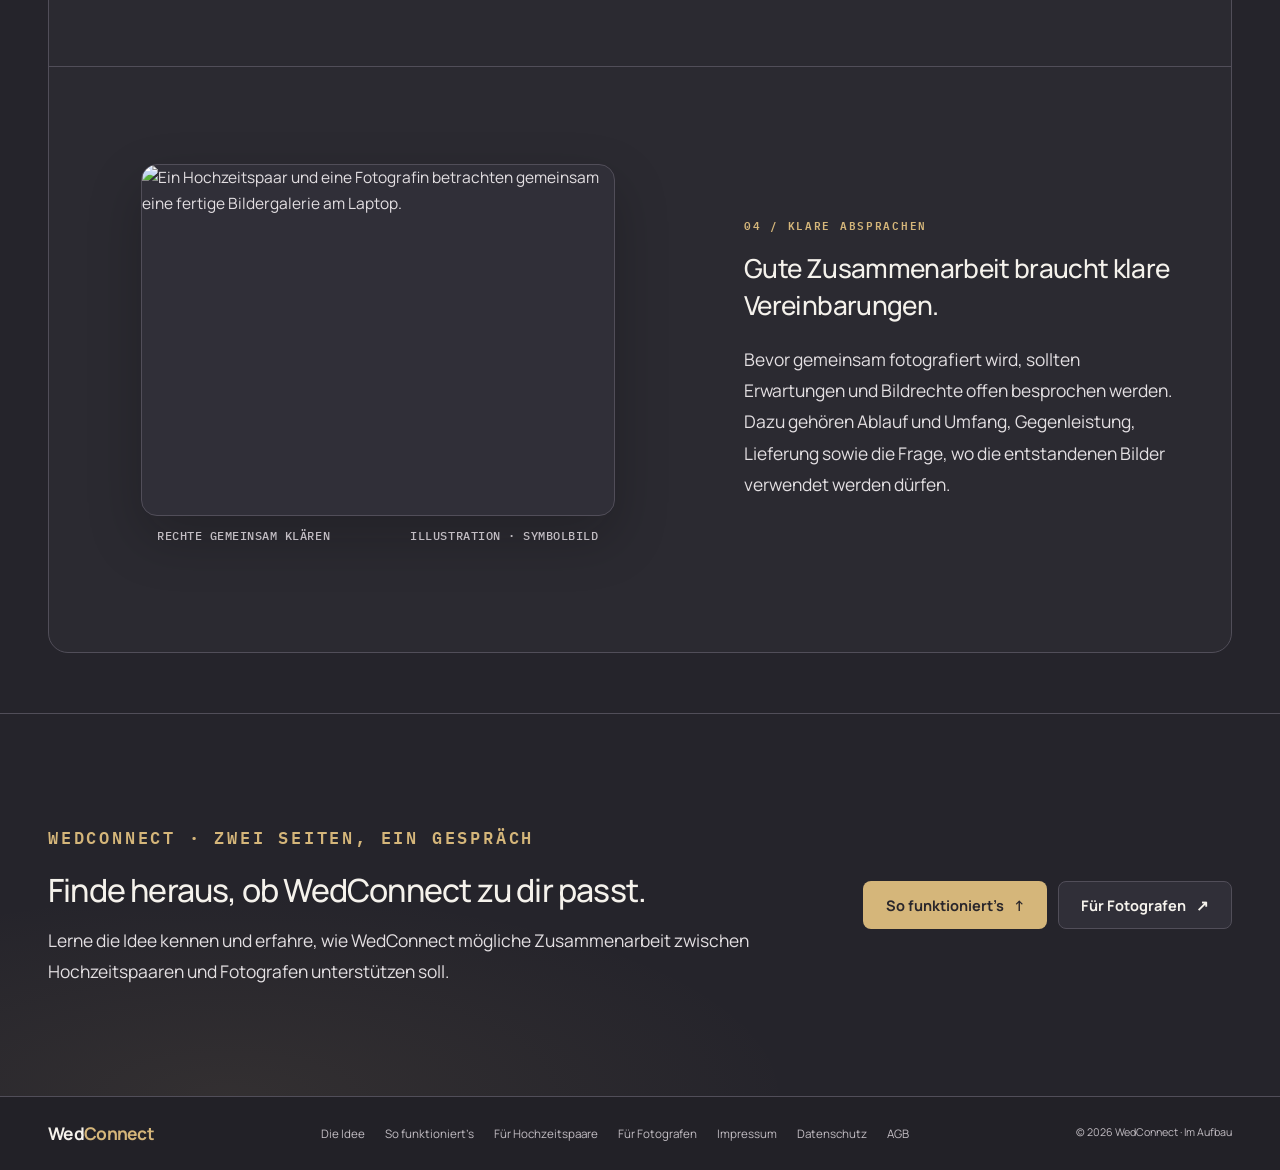
==== commit 56aa849c: "Link legal draft pages from index.html footer" ====
--- a/index.html
+++ b/index.html
@@ -179,6 +179,7 @@
     .auth-dialog-head { display: flex; align-items: center; justify-content: space-between; gap: 16px; margin-bottom: 27px; }
     .auth-dialog-brand { color: var(--ink); font-size: 17px; font-weight: 700; letter-spacing: -.045em; text-decoration: none; }
     .auth-dialog-brand span { color: var(--gold); }
+    .auth-dialog-brand:focus-visible { outline: none; filter: brightness(1.18); }
     .auth-close { display: grid; width: 42px; height: 42px; flex: 0 0 42px; place-items: center; padding: 0; border: 1px solid var(--border); border-radius: 8px; background: var(--raised, #34323a); color: var(--muted); cursor: pointer; transition: color .18s ease, border-color .18s ease, background .18s ease; }
     .auth-close:hover { border-color: var(--gold); background: var(--hover, #3c3943); color: var(--ink); }
     .auth-close svg { width: 18px; height: 18px; fill: none; stroke: currentColor; stroke-width: 1.7; stroke-linecap: round; }
@@ -358,7 +359,7 @@
     <p class="auth-intro" id="auth-intro">Erstelle zuerst dein Konto. Deine Rolle legst du später im Profil fest.</p>
     <form class="auth-form" id="auth-form">
       <label class="auth-field" for="auth-email">E-Mail-Adresse
-        <input id="auth-email" name="email" type="email" autocomplete="email" required>
+        <input id="auth-email" name="email" type="email" autocomplete="email" autofocus required>
       </label>
       <label class="auth-field" id="auth-password-field" for="auth-password">Passwort
         <input id="auth-password" name="password" type="password" autocomplete="new-password" minlength="8" required>
@@ -379,7 +380,7 @@
     <button class="auth-text-button" type="button" data-auth-toggle>Du hast schon ein Konto? Anmelden</button>
     <button class="auth-text-button" type="button" data-password-reset hidden>Passwort vergessen?</button>
   </dialog>
-  <footer class="footer"><div class="wrap footer-inner"><a class="brand" href="#start">Wed<span class="brand-mark">Connect</span></a><nav class="footer-links" aria-label="Footer"><a href="#idee">Die Idee</a><a href="#ablauf">So funktioniert’s</a><a href="/hochzeitspaare.html">Für Hochzeitspaare</a><a href="/fotografen.html">Für Fotografen</a></nav><small>© 2026 WedConnect · Im Aufbau</small></div></footer>
+  <footer class="footer"><div class="wrap footer-inner"><a class="brand" href="#start">Wed<span class="brand-mark">Connect</span></a><nav class="footer-links" aria-label="Footer"><a href="#idee">Die Idee</a><a href="#ablauf">So funktioniert’s</a><a href="/hochzeitspaare.html">Für Hochzeitspaare</a><a href="/fotografen.html">Für Fotografen</a><a href="/impressum.html">Impressum</a><a href="/datenschutz.html">Datenschutz</a><a href="/agb.html">AGB</a></nav><small>© 2026 WedConnect · Im Aufbau</small></div></footer>
   <script>
     const menuButton=document.querySelector('.menu-toggle');
     const menu=document.querySelector('#main-nav');
@@ -392,6 +393,6 @@
   </script>
   <script src="https://cdn.jsdelivr.net/npm/@supabase/supabase-js@2"></script>
   <script src="/assets/js/supabase-config.js"></script>
-  <script src="/assets/js/wedconnect-auth.js?v=20261013-google-return-v2"></script>
+  <script src="/assets/js/wedconnect-auth.js?v=20261013-google-return-v5"></script>
 </body>
 </html>
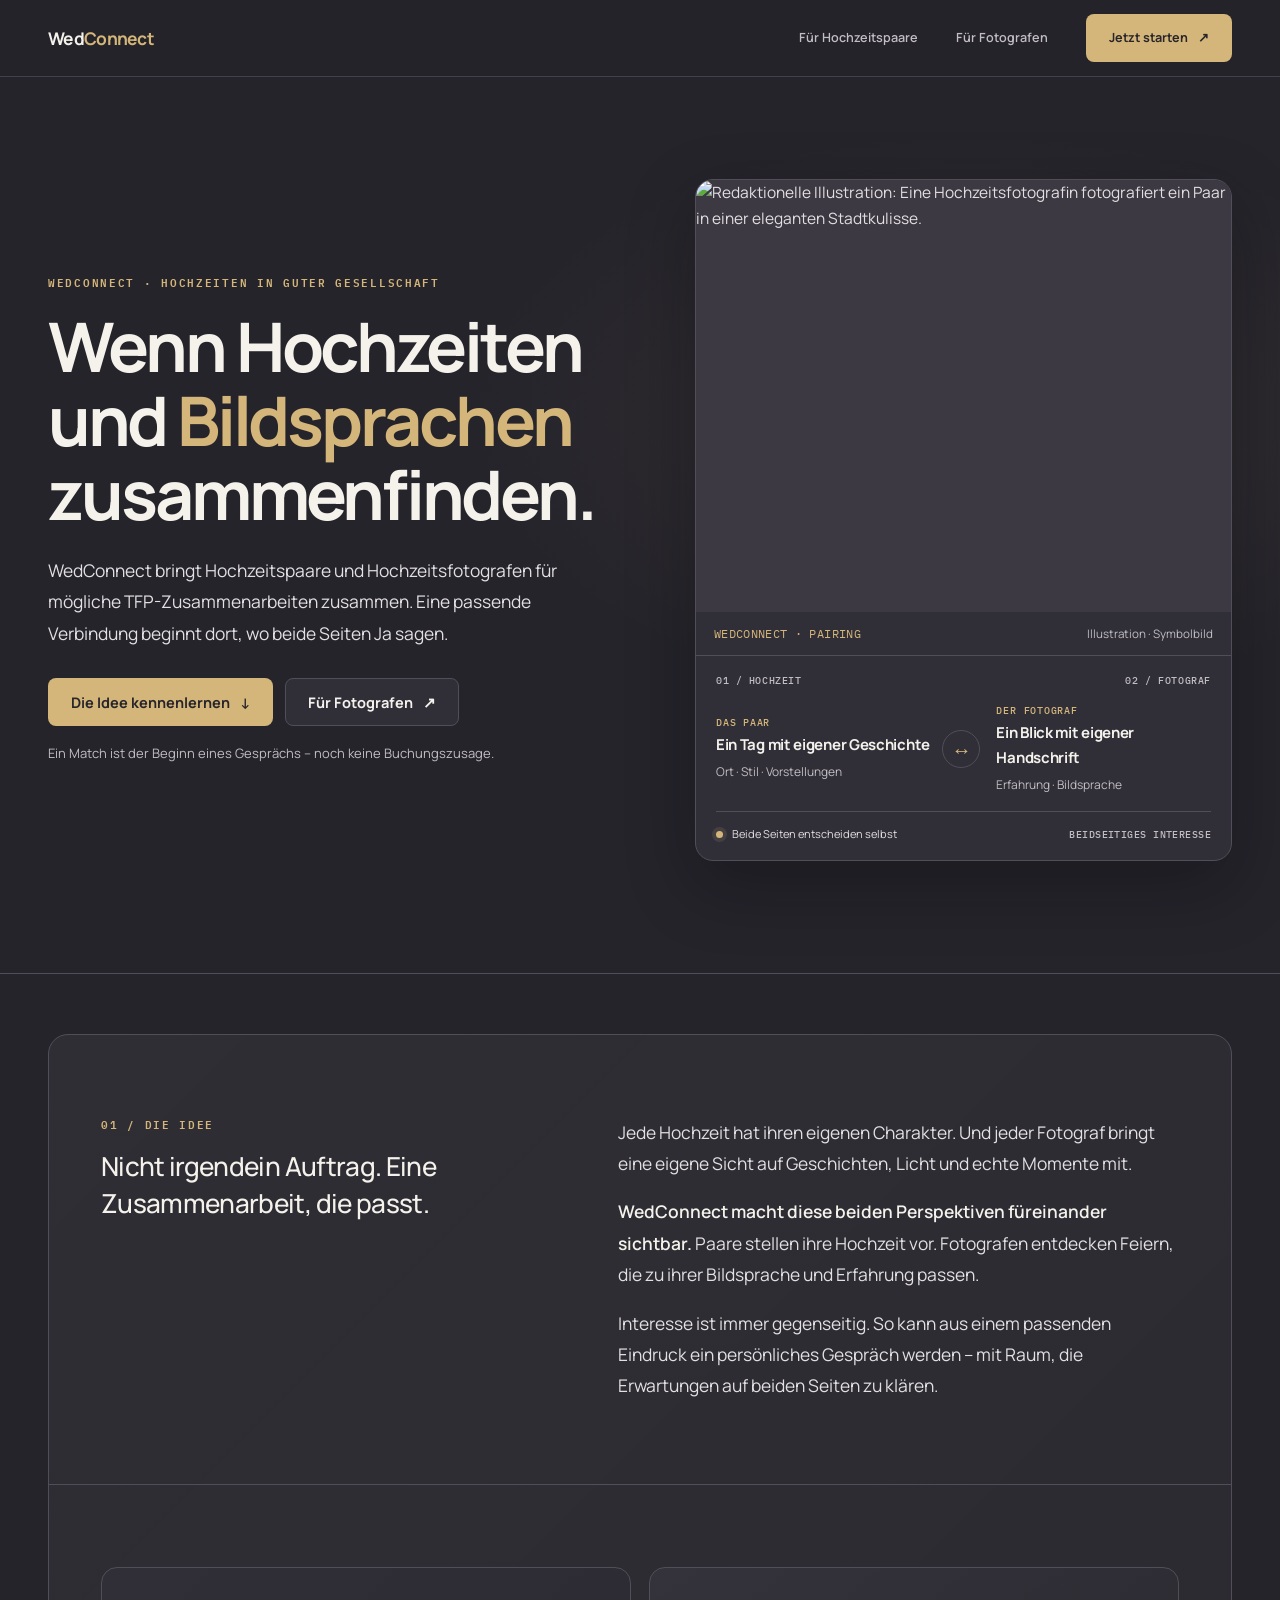
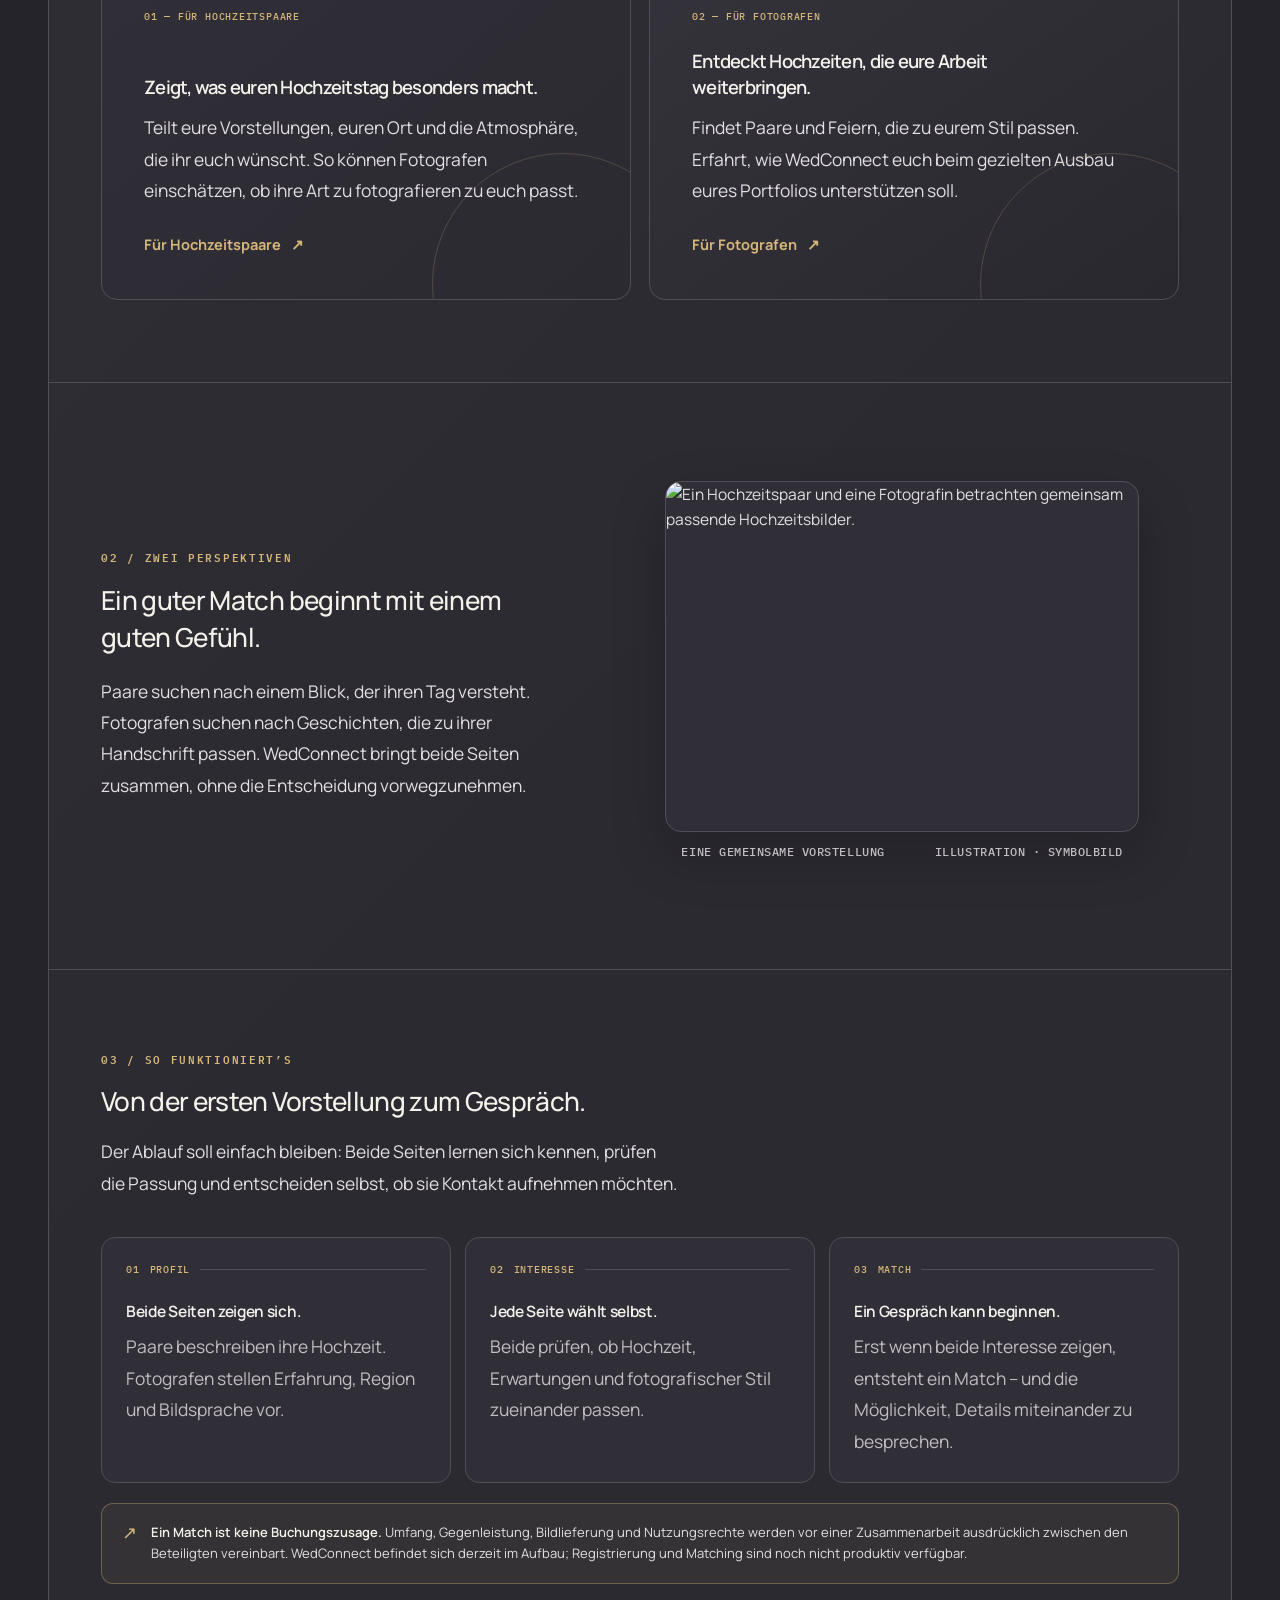
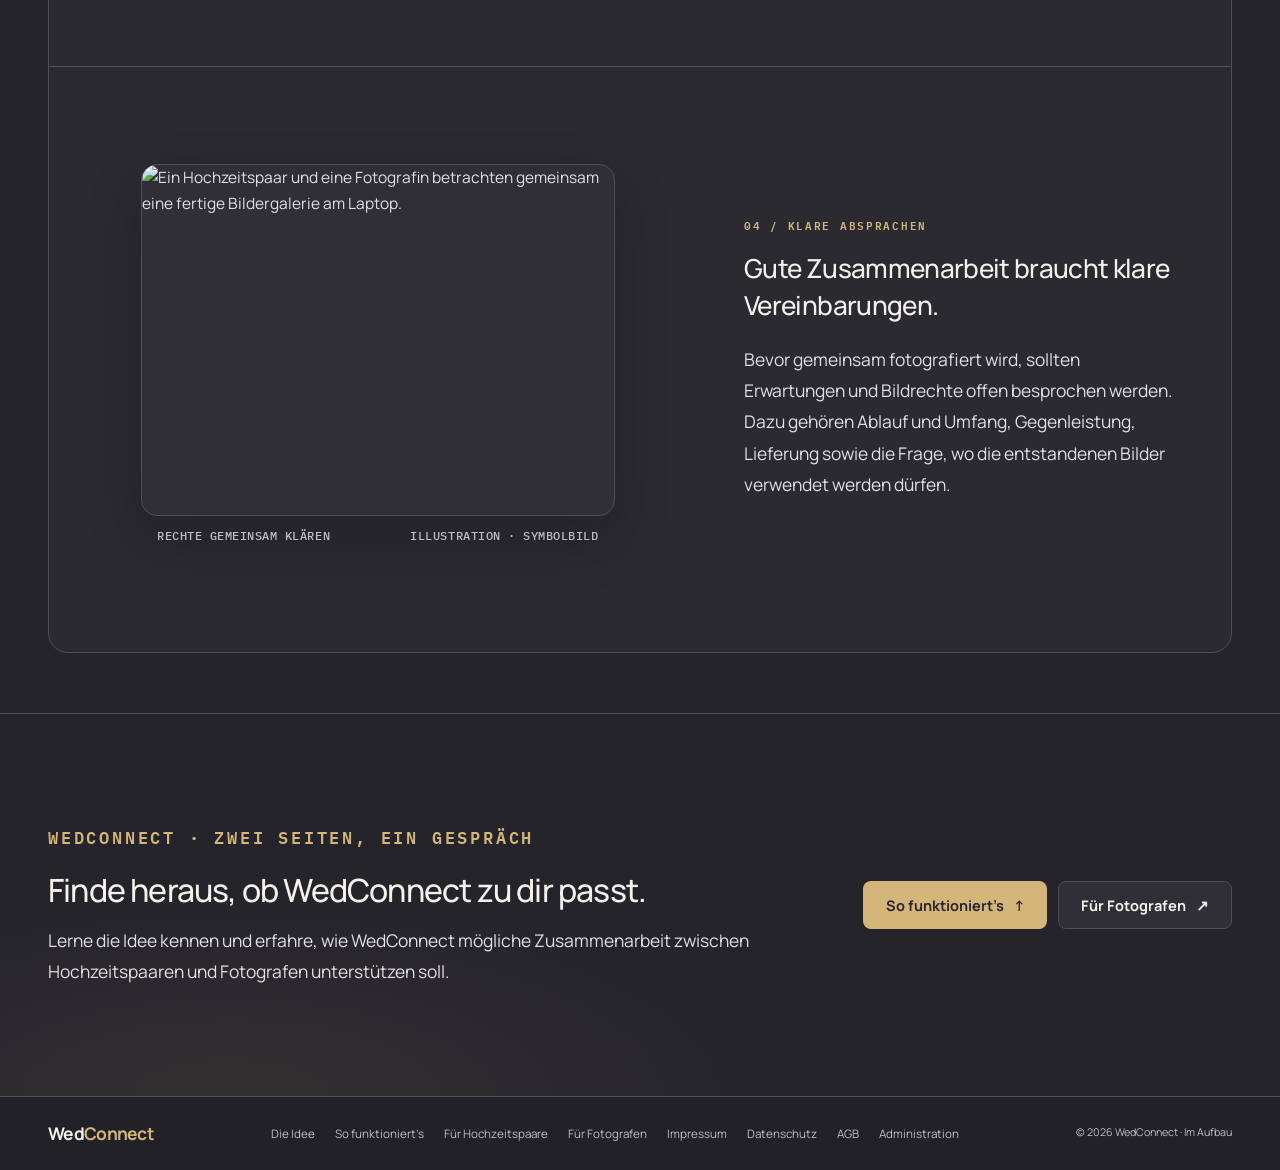
==== commit e6186f24: "Add admin link to public footers" ====
--- a/index.html
+++ b/index.html
@@ -380,7 +380,7 @@
     <button class="auth-text-button" type="button" data-auth-toggle>Du hast schon ein Konto? Anmelden</button>
     <button class="auth-text-button" type="button" data-password-reset hidden>Passwort vergessen?</button>
   </dialog>
-  <footer class="footer"><div class="wrap footer-inner"><a class="brand" href="#start">Wed<span class="brand-mark">Connect</span></a><nav class="footer-links" aria-label="Footer"><a href="#idee">Die Idee</a><a href="#ablauf">So funktioniert’s</a><a href="/hochzeitspaare.html">Für Hochzeitspaare</a><a href="/fotografen.html">Für Fotografen</a><a href="/impressum.html">Impressum</a><a href="/datenschutz.html">Datenschutz</a><a href="/agb.html">AGB</a></nav><small>© 2026 WedConnect · Im Aufbau</small></div></footer>
+  <footer class="footer"><div class="wrap footer-inner"><a class="brand" href="#start">Wed<span class="brand-mark">Connect</span></a><nav class="footer-links" aria-label="Footer"><a href="#idee">Die Idee</a><a href="#ablauf">So funktioniert’s</a><a href="/hochzeitspaare.html">Für Hochzeitspaare</a><a href="/fotografen.html">Für Fotografen</a><a href="/impressum.html">Impressum</a><a href="/datenschutz.html">Datenschutz</a><a href="/agb.html">AGB</a><a href="/admin">Administration</a></nav><small>© 2026 WedConnect · Im Aufbau</small></div></footer>
   <script>
     const menuButton=document.querySelector('.menu-toggle');
     const menu=document.querySelector('#main-nav');
@@ -391,7 +391,7 @@
     document.querySelectorAll('[data-signup]').forEach(button=>button.addEventListener('click',()=>{menu.classList.remove('open');menuButton.setAttribute('aria-expanded','false');signupDialog.showModal()}));
     document.querySelector('[data-auth-close]').addEventListener('click',()=>signupDialog.close());
   </script>
-  <script src="https://cdn.jsdelivr.net/npm/@supabase/supabase-js@2"></script>
+  <script src="https://cdn.jsdelivr.net/npm/@supabase/supabase-js@2.118.0"></script>
   <script src="/assets/js/supabase-config.js"></script>
   <script src="/assets/js/wedconnect-auth.js?v=20261013-google-return-v5"></script>
 </body>
